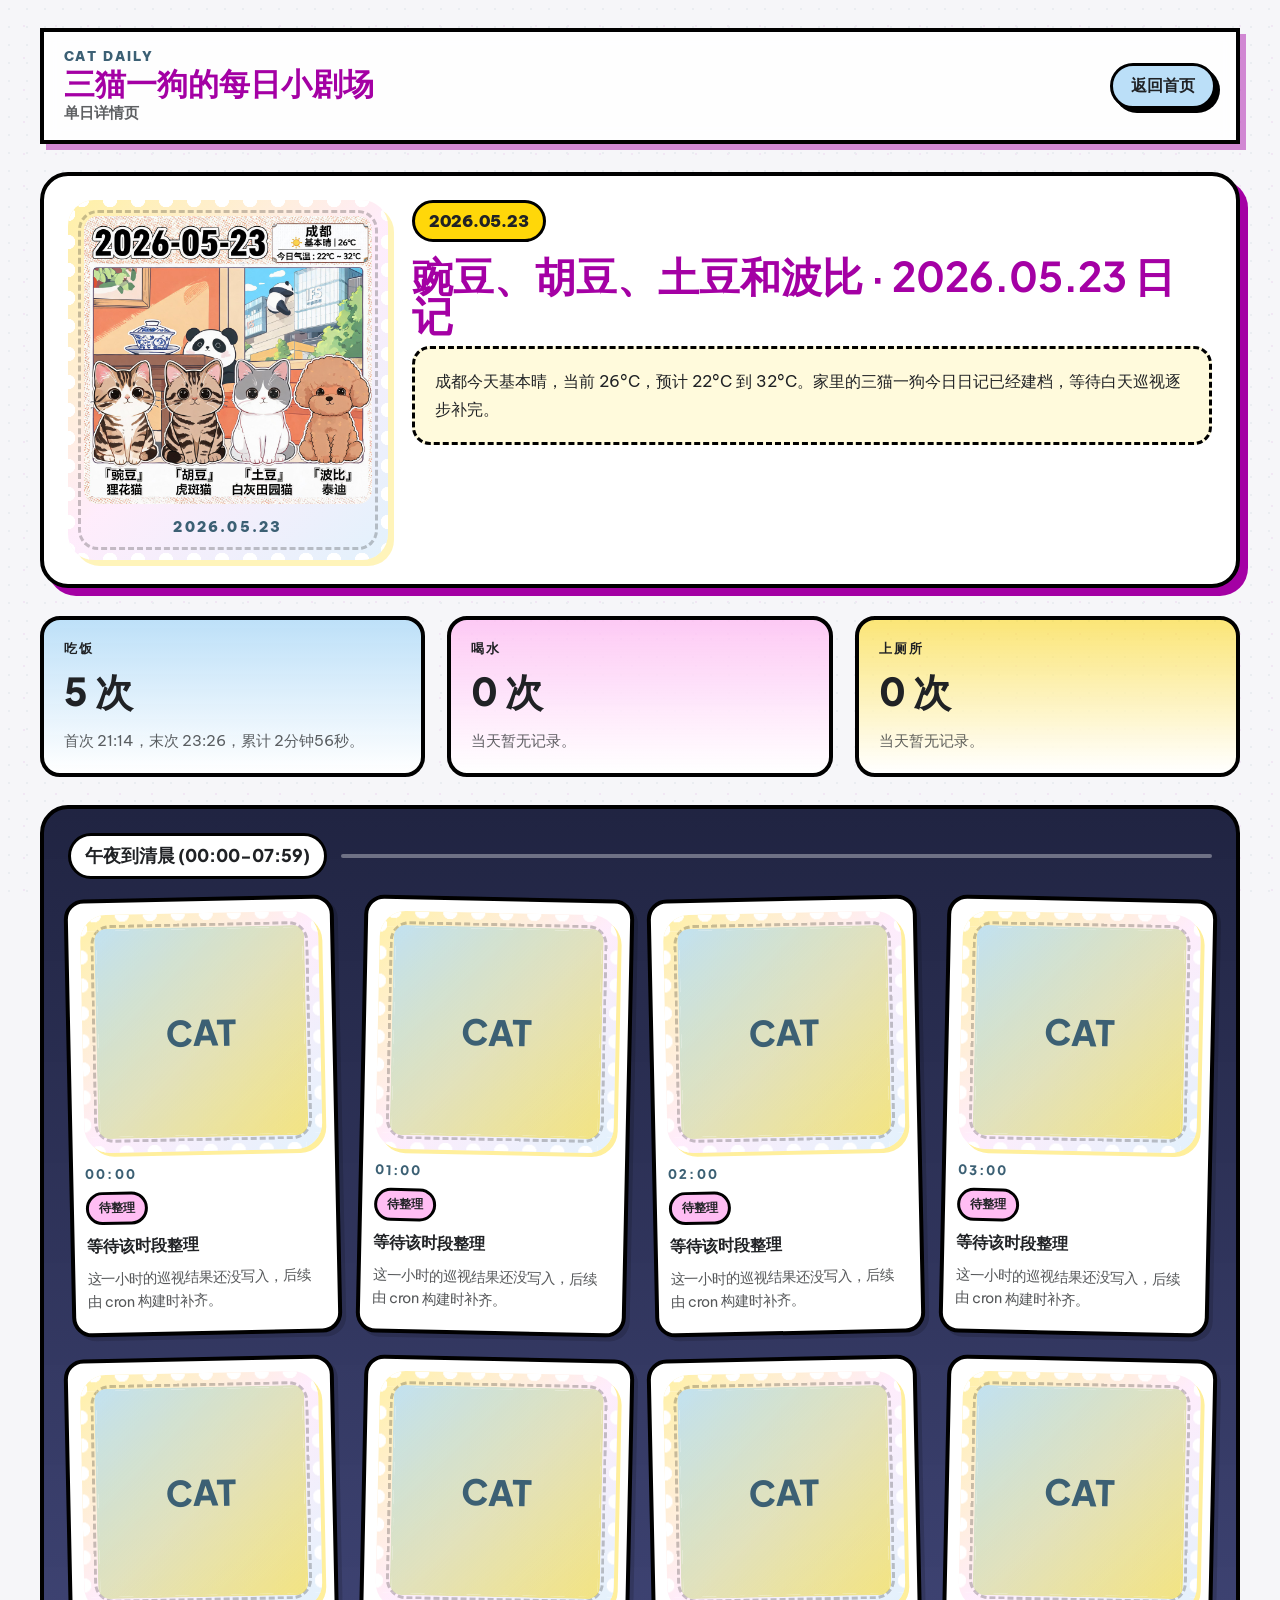
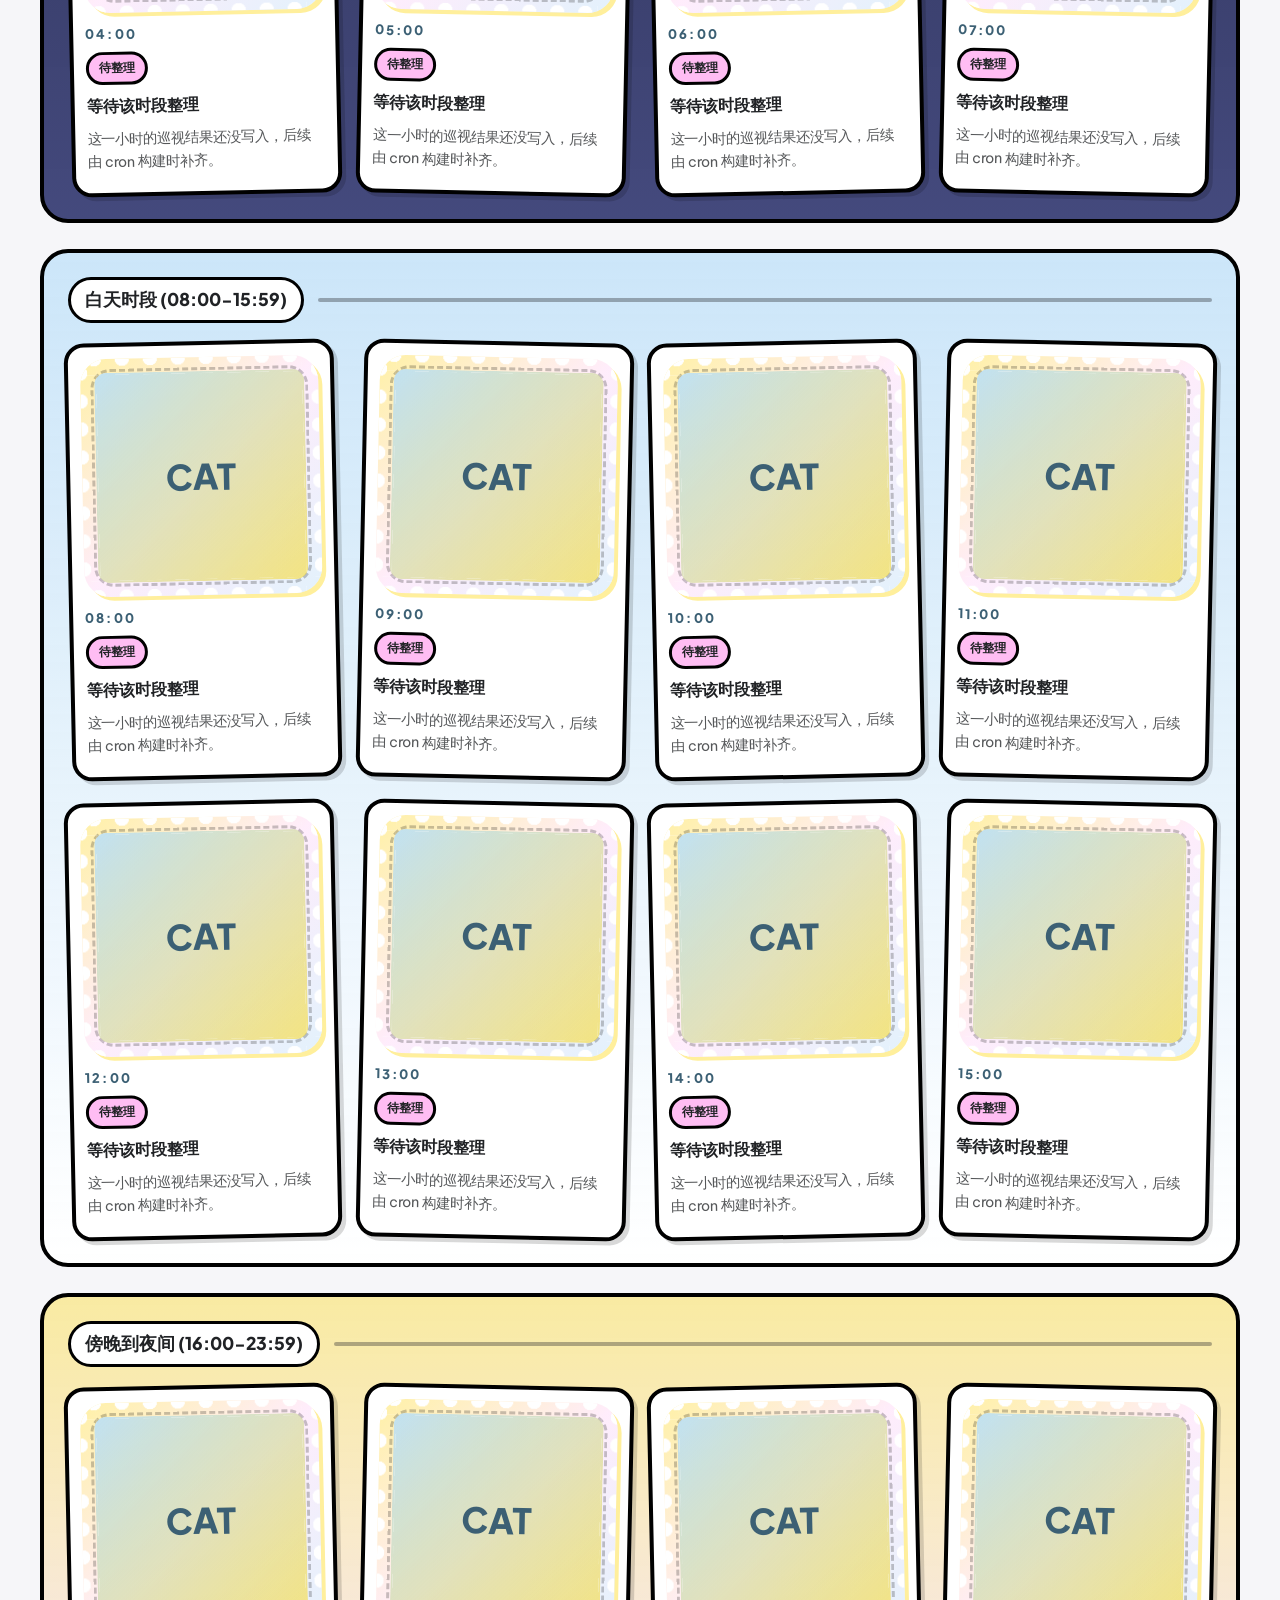
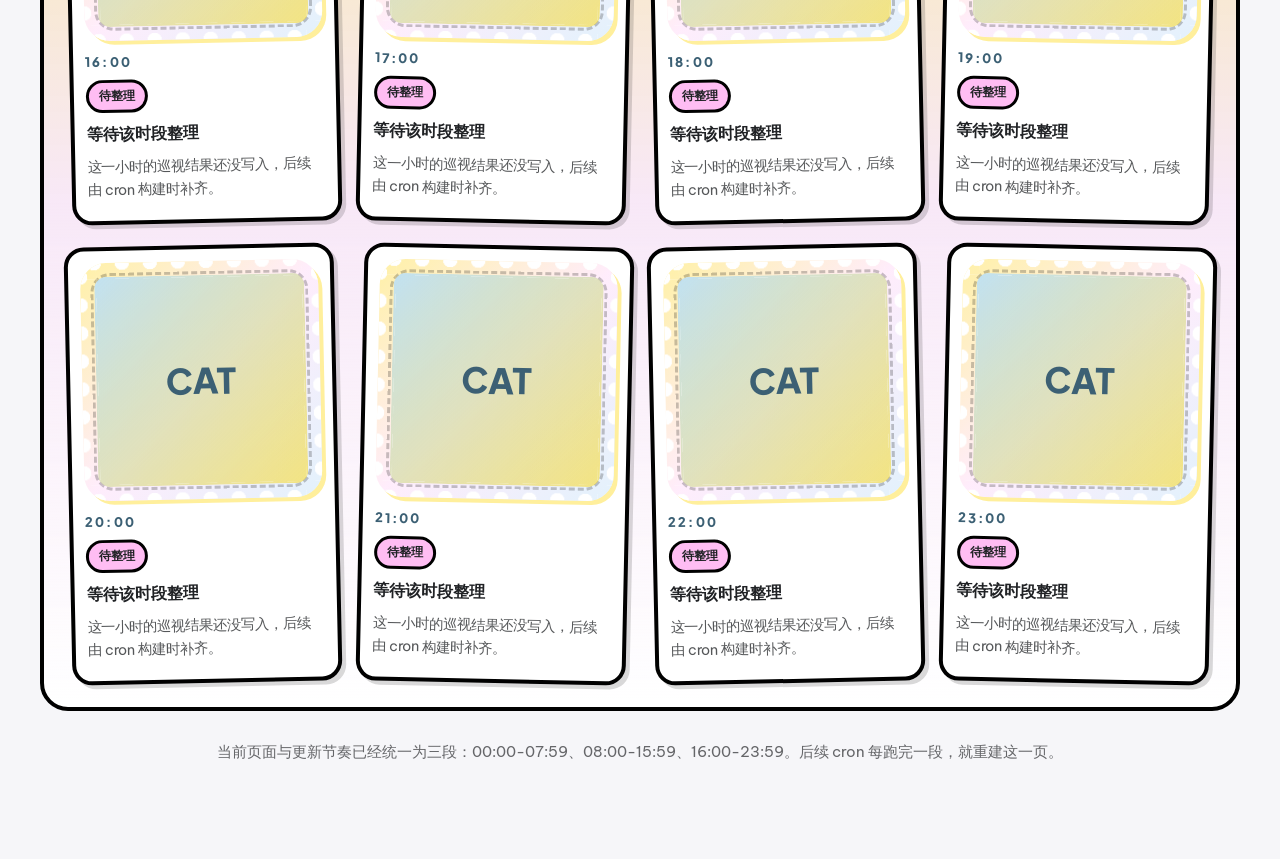
==== days/2026-05-23/index.html @ b1a270be "Deploy cat-daily site: 2026-06-02 23:08:34 +0800" ====
<!doctype html>
<html lang="zh-CN">
  <head>
    <meta charset="utf-8">
    <meta name="viewport" content="width=device-width, initial-scale=1">
    <title>豌豆、胡豆、土豆和波比 · 2026.05.23 日记</title>
    <link rel="stylesheet" href="../../site.css">
    <link rel="preconnect" href="https://fonts.googleapis.com">
    <link rel="preconnect" href="https://fonts.gstatic.com" crossorigin>
    <link href="https://fonts.googleapis.com/css2?family=Plus+Jakarta+Sans:wght@700;800&family=Be+Vietnam+Pro:wght@400;500;700;900&display=swap" rel="stylesheet">
  </head>
  <body>
    <div class="shell">
      <header class="topbar">
        <div class="brand">
          <p class="eyebrow">Cat Daily</p>
          <h1 class="brand-title">三猫一狗的每日小剧场</h1>
          <p class="brand-subtitle">单日详情页</p>
        </div>
        <div class="topbar-actions">
          <a class="button button-secondary" href="../../index.html">返回首页</a>
        </div>
      </header>

      <section class="panel panel-pop summary-panel">
        <div class="cover-frame stamp-frame stamp-frame-cover">
          <img class="cover-image previewable-image" src="../../media/services/catdaily-journal/assets/styled/2026-05-23/cover/seedream_1779540494_0.jpeg" alt="豌豆、胡豆、土豆和波比 · 2026.05.23 日记" tabindex="0" role="button" aria-label="放大预览封面图">
          <p class="avatar-caption">2026.05.23</p>
        </div>
        <div>
          <div class="date-badge">2026.05.23</div>
          <h2 class="headline"><strong>豌豆、胡豆、土豆和波比 · 2026.05.23 日记</strong></h2>
          <div class="story-box">成都今天基本晴，当前 26°C，预计 22°C 到 32°C。家里的三猫一狗今日日记已经建档，等待白天巡视逐步补完。</div>
        </div>
      </section>

      <section class="stat-grid">
        
            <article class="stat-card food">
              <p class="stat-label">吃饭</p>
              <p class="stat-value">5 次</p>
              <p class="stat-detail">首次 21:14，末次 23:26，累计 2分钟56秒。</p>
            </article>
            
            <article class="stat-card water">
              <p class="stat-label">喝水</p>
              <p class="stat-value">0 次</p>
              <p class="stat-detail">当天暂无记录。</p>
            </article>
            
            <article class="stat-card litter">
              <p class="stat-label">上厕所</p>
              <p class="stat-value">0 次</p>
              <p class="stat-detail">当天暂无记录。</p>
            </article>
            
      </section>

      <div class="day-layout">
        
            <section class="phase-section phase-midnight">
              <div class="phase-header">
                <h3 class="phase-title">午夜到清晨 (00:00-07:59)</h3>
                <div class="phase-rule"></div>
              </div>
              <div class="phase-grid">
                
        <article class="slot-card">
          <div class="stamp-frame stamp-frame-slot">
            <div class="slot-placeholder">CAT</div>
          </div>
          <p class="slot-time">00:00</p>
          <span class="slot-badge">待整理</span>
          <h4 class="slot-title">等待该时段整理</h4>
          <p class="slot-description">这一小时的巡视结果还没写入，后续由 cron 构建时补齐。</p>
        </article>
        
        <article class="slot-card">
          <div class="stamp-frame stamp-frame-slot">
            <div class="slot-placeholder">CAT</div>
          </div>
          <p class="slot-time">01:00</p>
          <span class="slot-badge">待整理</span>
          <h4 class="slot-title">等待该时段整理</h4>
          <p class="slot-description">这一小时的巡视结果还没写入，后续由 cron 构建时补齐。</p>
        </article>
        
        <article class="slot-card">
          <div class="stamp-frame stamp-frame-slot">
            <div class="slot-placeholder">CAT</div>
          </div>
          <p class="slot-time">02:00</p>
          <span class="slot-badge">待整理</span>
          <h4 class="slot-title">等待该时段整理</h4>
          <p class="slot-description">这一小时的巡视结果还没写入，后续由 cron 构建时补齐。</p>
        </article>
        
        <article class="slot-card">
          <div class="stamp-frame stamp-frame-slot">
            <div class="slot-placeholder">CAT</div>
          </div>
          <p class="slot-time">03:00</p>
          <span class="slot-badge">待整理</span>
          <h4 class="slot-title">等待该时段整理</h4>
          <p class="slot-description">这一小时的巡视结果还没写入，后续由 cron 构建时补齐。</p>
        </article>
        
        <article class="slot-card">
          <div class="stamp-frame stamp-frame-slot">
            <div class="slot-placeholder">CAT</div>
          </div>
          <p class="slot-time">04:00</p>
          <span class="slot-badge">待整理</span>
          <h4 class="slot-title">等待该时段整理</h4>
          <p class="slot-description">这一小时的巡视结果还没写入，后续由 cron 构建时补齐。</p>
        </article>
        
        <article class="slot-card">
          <div class="stamp-frame stamp-frame-slot">
            <div class="slot-placeholder">CAT</div>
          </div>
          <p class="slot-time">05:00</p>
          <span class="slot-badge">待整理</span>
          <h4 class="slot-title">等待该时段整理</h4>
          <p class="slot-description">这一小时的巡视结果还没写入，后续由 cron 构建时补齐。</p>
        </article>
        
        <article class="slot-card">
          <div class="stamp-frame stamp-frame-slot">
            <div class="slot-placeholder">CAT</div>
          </div>
          <p class="slot-time">06:00</p>
          <span class="slot-badge">待整理</span>
          <h4 class="slot-title">等待该时段整理</h4>
          <p class="slot-description">这一小时的巡视结果还没写入，后续由 cron 构建时补齐。</p>
        </article>
        
        <article class="slot-card">
          <div class="stamp-frame stamp-frame-slot">
            <div class="slot-placeholder">CAT</div>
          </div>
          <p class="slot-time">07:00</p>
          <span class="slot-badge">待整理</span>
          <h4 class="slot-title">等待该时段整理</h4>
          <p class="slot-description">这一小时的巡视结果还没写入，后续由 cron 构建时补齐。</p>
        </article>
        
              </div>
            </section>
            
            <section class="phase-section phase-daylight">
              <div class="phase-header">
                <h3 class="phase-title">白天时段 (08:00-15:59)</h3>
                <div class="phase-rule"></div>
              </div>
              <div class="phase-grid">
                
        <article class="slot-card">
          <div class="stamp-frame stamp-frame-slot">
            <div class="slot-placeholder">CAT</div>
          </div>
          <p class="slot-time">08:00</p>
          <span class="slot-badge">待整理</span>
          <h4 class="slot-title">等待该时段整理</h4>
          <p class="slot-description">这一小时的巡视结果还没写入，后续由 cron 构建时补齐。</p>
        </article>
        
        <article class="slot-card">
          <div class="stamp-frame stamp-frame-slot">
            <div class="slot-placeholder">CAT</div>
          </div>
          <p class="slot-time">09:00</p>
          <span class="slot-badge">待整理</span>
          <h4 class="slot-title">等待该时段整理</h4>
          <p class="slot-description">这一小时的巡视结果还没写入，后续由 cron 构建时补齐。</p>
        </article>
        
        <article class="slot-card">
          <div class="stamp-frame stamp-frame-slot">
            <div class="slot-placeholder">CAT</div>
          </div>
          <p class="slot-time">10:00</p>
          <span class="slot-badge">待整理</span>
          <h4 class="slot-title">等待该时段整理</h4>
          <p class="slot-description">这一小时的巡视结果还没写入，后续由 cron 构建时补齐。</p>
        </article>
        
        <article class="slot-card">
          <div class="stamp-frame stamp-frame-slot">
            <div class="slot-placeholder">CAT</div>
          </div>
          <p class="slot-time">11:00</p>
          <span class="slot-badge">待整理</span>
          <h4 class="slot-title">等待该时段整理</h4>
          <p class="slot-description">这一小时的巡视结果还没写入，后续由 cron 构建时补齐。</p>
        </article>
        
        <article class="slot-card">
          <div class="stamp-frame stamp-frame-slot">
            <div class="slot-placeholder">CAT</div>
          </div>
          <p class="slot-time">12:00</p>
          <span class="slot-badge">待整理</span>
          <h4 class="slot-title">等待该时段整理</h4>
          <p class="slot-description">这一小时的巡视结果还没写入，后续由 cron 构建时补齐。</p>
        </article>
        
        <article class="slot-card">
          <div class="stamp-frame stamp-frame-slot">
            <div class="slot-placeholder">CAT</div>
          </div>
          <p class="slot-time">13:00</p>
          <span class="slot-badge">待整理</span>
          <h4 class="slot-title">等待该时段整理</h4>
          <p class="slot-description">这一小时的巡视结果还没写入，后续由 cron 构建时补齐。</p>
        </article>
        
        <article class="slot-card">
          <div class="stamp-frame stamp-frame-slot">
            <div class="slot-placeholder">CAT</div>
          </div>
          <p class="slot-time">14:00</p>
          <span class="slot-badge">待整理</span>
          <h4 class="slot-title">等待该时段整理</h4>
          <p class="slot-description">这一小时的巡视结果还没写入，后续由 cron 构建时补齐。</p>
        </article>
        
        <article class="slot-card">
          <div class="stamp-frame stamp-frame-slot">
            <div class="slot-placeholder">CAT</div>
          </div>
          <p class="slot-time">15:00</p>
          <span class="slot-badge">待整理</span>
          <h4 class="slot-title">等待该时段整理</h4>
          <p class="slot-description">这一小时的巡视结果还没写入，后续由 cron 构建时补齐。</p>
        </article>
        
              </div>
            </section>
            
            <section class="phase-section phase-evening">
              <div class="phase-header">
                <h3 class="phase-title">傍晚到夜间 (16:00-23:59)</h3>
                <div class="phase-rule"></div>
              </div>
              <div class="phase-grid">
                
        <article class="slot-card">
          <div class="stamp-frame stamp-frame-slot">
            <div class="slot-placeholder">CAT</div>
          </div>
          <p class="slot-time">16:00</p>
          <span class="slot-badge">待整理</span>
          <h4 class="slot-title">等待该时段整理</h4>
          <p class="slot-description">这一小时的巡视结果还没写入，后续由 cron 构建时补齐。</p>
        </article>
        
        <article class="slot-card">
          <div class="stamp-frame stamp-frame-slot">
            <div class="slot-placeholder">CAT</div>
          </div>
          <p class="slot-time">17:00</p>
          <span class="slot-badge">待整理</span>
          <h4 class="slot-title">等待该时段整理</h4>
          <p class="slot-description">这一小时的巡视结果还没写入，后续由 cron 构建时补齐。</p>
        </article>
        
        <article class="slot-card">
          <div class="stamp-frame stamp-frame-slot">
            <div class="slot-placeholder">CAT</div>
          </div>
          <p class="slot-time">18:00</p>
          <span class="slot-badge">待整理</span>
          <h4 class="slot-title">等待该时段整理</h4>
          <p class="slot-description">这一小时的巡视结果还没写入，后续由 cron 构建时补齐。</p>
        </article>
        
        <article class="slot-card">
          <div class="stamp-frame stamp-frame-slot">
            <div class="slot-placeholder">CAT</div>
          </div>
          <p class="slot-time">19:00</p>
          <span class="slot-badge">待整理</span>
          <h4 class="slot-title">等待该时段整理</h4>
          <p class="slot-description">这一小时的巡视结果还没写入，后续由 cron 构建时补齐。</p>
        </article>
        
        <article class="slot-card">
          <div class="stamp-frame stamp-frame-slot">
            <div class="slot-placeholder">CAT</div>
          </div>
          <p class="slot-time">20:00</p>
          <span class="slot-badge">待整理</span>
          <h4 class="slot-title">等待该时段整理</h4>
          <p class="slot-description">这一小时的巡视结果还没写入，后续由 cron 构建时补齐。</p>
        </article>
        
        <article class="slot-card">
          <div class="stamp-frame stamp-frame-slot">
            <div class="slot-placeholder">CAT</div>
          </div>
          <p class="slot-time">21:00</p>
          <span class="slot-badge">待整理</span>
          <h4 class="slot-title">等待该时段整理</h4>
          <p class="slot-description">这一小时的巡视结果还没写入，后续由 cron 构建时补齐。</p>
        </article>
        
        <article class="slot-card">
          <div class="stamp-frame stamp-frame-slot">
            <div class="slot-placeholder">CAT</div>
          </div>
          <p class="slot-time">22:00</p>
          <span class="slot-badge">待整理</span>
          <h4 class="slot-title">等待该时段整理</h4>
          <p class="slot-description">这一小时的巡视结果还没写入，后续由 cron 构建时补齐。</p>
        </article>
        
        <article class="slot-card">
          <div class="stamp-frame stamp-frame-slot">
            <div class="slot-placeholder">CAT</div>
          </div>
          <p class="slot-time">23:00</p>
          <span class="slot-badge">待整理</span>
          <h4 class="slot-title">等待该时段整理</h4>
          <p class="slot-description">这一小时的巡视结果还没写入，后续由 cron 构建时补齐。</p>
        </article>
        
              </div>
            </section>
            
      </div>

      <p class="footer-note">当前页面与更新节奏已经统一为三段：00:00-07:59、08:00-15:59、16:00-23:59。后续 cron 每跑完一段，就重建这一页。</p>
    </div>

    <div class="lightbox" id="image-lightbox" hidden aria-hidden="true">
      <div class="lightbox-backdrop" data-lightbox-close></div>
      <div class="lightbox-dialog" role="dialog" aria-modal="true" aria-label="图片预览">
        <button class="lightbox-close" type="button" data-lightbox-close aria-label="关闭预览">关闭</button>
        <img class="lightbox-image" id="lightbox-image" src="" alt="">
        <p class="lightbox-caption" id="lightbox-caption"></p>
      </div>
    </div>

    <script>
      (() => {
        const lightbox = document.getElementById("image-lightbox");
        const lightboxCloseButton = lightbox?.querySelector(".lightbox-close");
        const lightboxImage = document.getElementById("lightbox-image");
        const lightboxCaption = document.getElementById("lightbox-caption");
        if (!lightbox || !lightboxCloseButton || !lightboxImage || !lightboxCaption) return;

        let lastFocusedElement = null;

        const closeLightbox = () => {
          lightbox.hidden = true;
          lightbox.setAttribute("aria-hidden", "true");
          lightboxImage.src = "";
          lightboxImage.alt = "";
          lightboxCaption.textContent = "";
          document.body.classList.remove("lightbox-open");
          if (lastFocusedElement instanceof HTMLElement) {
            lastFocusedElement.focus();
          }
          lastFocusedElement = null;
        };

        const resolveImageSrc = (img) => {
          if (!(img instanceof HTMLImageElement)) return "";
          if (img.currentSrc) return img.currentSrc;
          if (img.src) return img.src;
          const rawSrc = img.getAttribute("src");
          if (!rawSrc) return "";
          try {
            return new URL(rawSrc, document.baseURI).href;
          } catch (error) {
            return rawSrc;
          }
        };

        const openLightbox = (img) => {
          const src = resolveImageSrc(img);
          if (!src) return;
          lastFocusedElement = document.activeElement instanceof HTMLElement ? document.activeElement : null;
          lightboxImage.src = src;
          lightboxImage.alt = img.getAttribute("alt") || "";
          lightboxCaption.textContent = img.getAttribute("alt") || "";
          lightbox.hidden = false;
          lightbox.setAttribute("aria-hidden", "false");
          document.body.classList.add("lightbox-open");
          lightboxCloseButton.focus();
        };

        document.querySelectorAll(".previewable-image").forEach((img) => {
          img.addEventListener("click", () => openLightbox(img));
          img.addEventListener("keydown", (event) => {
            if (event.key === "Enter" || event.key === " ") {
              event.preventDefault();
              openLightbox(img);
            }
          });
        });

        lightboxCloseButton.addEventListener("click", closeLightbox);

        // Keep the interaction deliberately simple: once the preview is open,
        // any click on the overlay closes it so the page never gets "stuck".
        lightbox.addEventListener("click", (event) => {
          event.preventDefault();
          event.stopPropagation();
          closeLightbox();
        }, true);

        lightboxImage.addEventListener("error", () => {
          lightboxCaption.textContent = "图片加载失败，可以关闭后重试。";
        });

        document.addEventListener("keydown", (event) => {
          if (event.key === "Escape" && !lightbox.hidden) {
            closeLightbox();
          }
        });
      })();
    </script>
  </body>
</html>
---- site.css ----
:root {
  --bg: #f6f6f9;
  --paper: #ffffff;
  --ink: #202225;
  --primary: #3c6074;
  --primary-soft: #bbdff8;
  --secondary: #a400a4;
  --secondary-soft: #ffbdf3;
  --tertiary: #ffd709;
  --night: #171b3a;
  --border: #000000;
  --shadow: 8px 8px 0 0 var(--secondary);
  --shadow-soft: 6px 6px 0 0 rgba(0, 0, 0, 0.18);
  --radius-lg: 28px;
  --radius-md: 20px;
  --radius-sm: 14px;
}

* {
  box-sizing: border-box;
}

html {
  scroll-behavior: smooth;
}

body {
  margin: 0;
  font-family: "Be Vietnam Pro", "Noto Sans SC", sans-serif;
  color: var(--ink);
  background:
    radial-gradient(circle at 15% 20%, rgba(164, 0, 164, 0.08), transparent 0 18rem),
    radial-gradient(circle at 85% 10%, rgba(60, 96, 116, 0.12), transparent 0 20rem),
    radial-gradient(circle at 50% 80%, rgba(255, 215, 9, 0.1), transparent 0 18rem),
    var(--bg);
}

body::before {
  content: "";
  position: fixed;
  inset: 0;
  pointer-events: none;
  opacity: 0.06;
  background-image:
    radial-gradient(var(--primary) 1.5px, transparent 1.5px),
    radial-gradient(var(--secondary) 1px, transparent 1px);
  background-size: 18px 18px, 32px 32px;
  background-position: 0 0, 8px 10px;
}

a {
  color: inherit;
  text-decoration: none;
}

img {
  display: block;
  max-width: 100%;
}

.shell {
  position: relative;
  z-index: 1;
  max-width: 1240px;
  margin: 0 auto;
  padding: 28px 20px 80px;
}

.topbar {
  position: sticky;
  top: 0;
  z-index: 20;
  display: flex;
  justify-content: space-between;
  align-items: center;
  gap: 16px;
  margin-bottom: 28px;
  padding: 16px 20px;
  border: 4px solid var(--border);
  background: rgba(255, 255, 255, 0.86);
  backdrop-filter: blur(10px);
  box-shadow: 6px 6px 0 0 rgba(164, 0, 164, 0.45);
}

.brand {
  display: flex;
  flex-direction: column;
  gap: 4px;
}

.eyebrow {
  margin: 0;
  font-size: 0.8rem;
  font-weight: 900;
  text-transform: uppercase;
  letter-spacing: 0.18em;
  color: var(--primary);
}

.brand-title {
  margin: 0;
  font-family: "Plus Jakarta Sans", "Noto Sans SC", sans-serif;
  font-size: clamp(1.6rem, 2.4vw, 2.6rem);
  font-weight: 900;
  line-height: 1;
  color: var(--secondary);
}

.brand-subtitle {
  margin: 0;
  font-size: 0.95rem;
  font-weight: 700;
  color: rgba(32, 34, 37, 0.72);
}

.topbar-actions {
  display: flex;
  flex-wrap: wrap;
  gap: 12px;
  justify-content: flex-end;
}

.date-picker-shell {
  display: inline-flex;
  align-items: center;
  gap: 10px;
  min-height: 46px;
  padding: 0 16px;
  border: 3px solid var(--border);
  border-radius: 999px;
  background: #cce7ff;
  box-shadow: 4px 4px 0 0 var(--border);
  font-family: "Plus Jakarta Sans", "Noto Sans SC", sans-serif;
  font-weight: 800;
  cursor: pointer;
}

.date-picker-label {
  font-size: 0.82rem;
  letter-spacing: 0.08em;
  text-transform: uppercase;
}

.date-picker-value {
  font-size: 1rem;
}

.calendar-picker {
  position: relative;
}

.calendar-popover {
  position: absolute;
  top: calc(100% + 14px);
  right: 0;
  width: 360px;
  padding: 18px;
  border: 4px solid var(--border);
  border-radius: 24px;
  background: linear-gradient(180deg, rgba(255, 255, 255, 0.98), rgba(255, 189, 243, 0.18));
  box-shadow: 10px 10px 0 0 rgba(164, 0, 164, 0.28);
}

.calendar-legend {
  display: flex;
  gap: 10px;
  margin-bottom: 12px;
}

.calendar-legend-chip {
  display: inline-flex;
  align-items: center;
  justify-content: center;
  padding: 6px 12px;
  border: 3px solid var(--border);
  border-radius: 999px;
  font-size: 0.76rem;
  font-weight: 900;
  letter-spacing: 0.08em;
}

.calendar-legend-chip.is-available {
  background: linear-gradient(180deg, rgba(255, 215, 9, 0.95), rgba(255, 240, 166, 0.95));
  box-shadow: 4px 4px 0 0 rgba(164, 0, 164, 0.18);
}

.calendar-legend-chip.is-unavailable {
  background: #ececf0;
  color: rgba(32, 34, 37, 0.44);
  border-color: rgba(0, 0, 0, 0.24);
  filter: grayscale(1);
}

.calendar-head {
  display: grid;
  grid-template-columns: 48px 1fr 48px;
  align-items: center;
  gap: 10px;
  margin-bottom: 14px;
}

.calendar-month-label {
  text-align: center;
  font-family: "Plus Jakarta Sans", "Noto Sans SC", sans-serif;
  font-size: 1.2rem;
  font-weight: 900;
}

.calendar-nav {
  min-height: 44px;
  border: 3px solid var(--border);
  border-radius: 16px;
  background: var(--paper);
  font-family: "Plus Jakarta Sans", "Noto Sans SC", sans-serif;
  font-size: 1.2rem;
  font-weight: 900;
  cursor: pointer;
  box-shadow: 4px 4px 0 0 var(--border);
}

.calendar-weekdays,
.calendar-grid {
  display: grid;
  grid-template-columns: repeat(7, minmax(0, 1fr));
  gap: 8px;
}

.calendar-weekdays {
  margin-bottom: 10px;
}

.calendar-weekdays span {
  text-align: center;
  font-size: 0.85rem;
  font-weight: 900;
  color: rgba(32, 34, 37, 0.68);
}

.calendar-day {
  min-height: 42px;
  border: 3px solid var(--border);
  border-radius: 14px;
  background: var(--paper);
  font-family: "Plus Jakarta Sans", "Noto Sans SC", sans-serif;
  font-size: 0.98rem;
  font-weight: 900;
  cursor: pointer;
  transition: transform 0.18s ease, box-shadow 0.18s ease, background 0.18s ease;
}

.calendar-day.is-available {
  background: linear-gradient(180deg, rgba(255, 215, 9, 0.95), rgba(255, 240, 166, 0.95));
  box-shadow: 5px 5px 0 0 rgba(164, 0, 164, 0.22);
}

.calendar-day.is-available:hover {
  transform: translate(-1px, -1px) rotate(-2deg);
  box-shadow: 7px 7px 0 0 rgba(164, 0, 164, 0.28);
}

.calendar-day.is-selected {
  background: linear-gradient(180deg, rgba(164, 0, 164, 0.92), rgba(214, 89, 214, 0.92));
  color: #ffffff;
  box-shadow: 6px 6px 0 0 rgba(0, 0, 0, 0.2);
}

.calendar-day.is-unavailable {
  background: #ececf0;
  color: rgba(32, 34, 37, 0.4);
  border-color: rgba(0, 0, 0, 0.26);
  filter: grayscale(1);
  cursor: not-allowed;
}

.calendar-day.is-other-month {
  opacity: 0.42;
}

.button,
.pill-link {
  display: inline-flex;
  align-items: center;
  justify-content: center;
  gap: 8px;
  min-height: 46px;
  padding: 0 18px;
  border: 3px solid var(--border);
  border-radius: 999px;
  background: var(--paper);
  font-family: "Plus Jakarta Sans", "Noto Sans SC", sans-serif;
  font-weight: 800;
  cursor: pointer;
  transition: transform 0.18s ease, box-shadow 0.18s ease, background 0.18s ease;
}

.button:hover,
.pill-link:hover {
  transform: translate(2px, 2px);
  box-shadow: none;
}

.button-primary {
  background: var(--tertiary);
  box-shadow: 4px 4px 0 0 var(--border);
}

.button-secondary {
  background: var(--primary-soft);
  box-shadow: 4px 4px 0 0 var(--border);
}

.hero-grid,
.archive-grid,
.stat-grid,
.phase-grid {
  display: grid;
  gap: 22px;
}

.hero-grid {
  grid-template-columns: 1.2fr 1fr;
  align-items: start;
  margin-bottom: 28px;
}

.hero-grid-single {
  grid-template-columns: 1fr;
}

.panel {
  border: 4px solid var(--border);
  border-radius: var(--radius-lg);
  background: var(--paper);
  box-shadow: var(--shadow-soft);
}

.panel-pop {
  box-shadow: var(--shadow);
}

.profile-panel {
  padding: 28px;
  transform: rotate(-1deg);
}

.profile-panel-wide {
  transform: none;
}

.profile-grid {
  display: grid;
  grid-template-columns: 280px 1fr;
  gap: 28px;
  align-items: start;
}

.profile-grid-wide {
  grid-template-columns: minmax(280px, 380px) 1fr;
  gap: 34px;
  align-items: start;
}

.avatar-frame {
  position: relative;
  padding: 14px 14px 28px;
  border: 4px solid var(--border);
  border-radius: var(--radius-md);
  background: var(--paper);
  box-shadow: 6px 6px 0 0 rgba(164, 0, 164, 0.22);
  transform: rotate(2deg);
}

.avatar-frame-portrait {
  padding: 14px;
  border-radius: 30px;
  transform: rotate(-1deg);
}

.avatar-image {
  aspect-ratio: 1 / 1;
  border: 4px solid var(--border);
  border-radius: 24px;
  background: linear-gradient(135deg, var(--primary-soft), #e7f3ff);
  object-fit: cover;
}

.avatar-image-portrait {
  width: 100%;
  height: auto;
  aspect-ratio: auto;
  border-radius: 24px;
  object-fit: contain;
  object-position: center center;
}

.avatar-caption {
  margin: 14px 0 0;
  text-align: center;
  font-size: 0.86rem;
  font-weight: 900;
  letter-spacing: 0.16em;
  text-transform: uppercase;
  color: var(--primary);
}

.photo-badge {
  position: absolute;
  top: -16px;
  left: 18px;
  display: inline-flex;
  padding: 8px 14px;
  border: 3px solid var(--border);
  border-radius: 999px;
  background: var(--tertiary);
  font-size: 0.78rem;
  font-weight: 900;
  letter-spacing: 0.12em;
  text-transform: uppercase;
  box-shadow: 4px 4px 0 0 rgba(0, 0, 0, 0.16);
}

.profile-copy {
  display: flex;
  flex-direction: column;
}

.profile-title-row {
  display: flex;
  flex-wrap: wrap;
  align-items: center;
  gap: 12px;
  margin-bottom: 4px;
}

.profile-name {
  margin: 0;
}

.gender-badge {
  position: relative;
  display: inline-grid;
  place-items: center;
  width: 84px;
  height: 84px;
  font-family: "Plus Jakarta Sans", "Noto Sans SC", sans-serif;
  font-size: 2.2rem;
  font-weight: 900;
  line-height: 1;
  color: #151515;
  transform: rotate(4deg);
  isolation: isolate;
}

.gender-badge::before {
  content: "";
  position: absolute;
  inset: 0;
  border: 4px solid var(--border);
  border-radius: 999px;
  background: linear-gradient(180deg, rgba(255, 215, 9, 0.98), rgba(255, 232, 138, 0.98));
  z-index: -1;
}

.gender-badge::after {
  content: "";
  position: absolute;
  inset: 10px -8px -8px 10px;
  border-radius: 999px;
  background: rgba(255, 189, 243, 0.95);
  z-index: -2;
}

.profile-tagline {
  margin-top: 6px;
  margin-bottom: 16px;
}

.headline {
  margin: 0 0 12px;
  font-family: "Plus Jakarta Sans", "Noto Sans SC", sans-serif;
  font-size: clamp(2rem, 3.2vw, 3.6rem);
  line-height: 0.95;
  font-weight: 900;
}

.headline strong {
  color: var(--secondary);
}

.lead {
  margin: 0;
  font-size: 1.02rem;
  line-height: 1.75;
  color: rgba(32, 34, 37, 0.84);
}

.chip-row {
  display: flex;
  flex-wrap: wrap;
  gap: 10px;
  margin: 18px 0 20px;
}

.chip {
  padding: 8px 14px;
  border: 3px solid var(--border);
  border-radius: 999px;
  font-size: 0.92rem;
  font-weight: 900;
  box-shadow: 3px 3px 0 0 rgba(0, 0, 0, 0.18);
}

.chip-primary {
  background: var(--primary-soft);
}

.chip-secondary {
  background: var(--secondary-soft);
}

.chip-tertiary {
  background: var(--tertiary);
}

.profile-facts {
  display: grid;
  grid-template-columns: repeat(2, minmax(0, 1fr));
  gap: 12px;
  margin: 8px 0 20px;
}

.profile-facts-wide {
  grid-template-columns: repeat(4, minmax(0, 1fr));
  gap: 14px;
}

.fact-card {
  padding: 12px 14px;
  border: 3px solid var(--border);
  border-radius: 18px;
  background: rgba(255, 255, 255, 0.92);
  box-shadow: 4px 4px 0 0 rgba(0, 0, 0, 0.12);
}

.fact-card:nth-child(4n + 1) {
  background: rgba(187, 223, 248, 0.72);
}

.fact-card:nth-child(4n + 2) {
  background: rgba(255, 189, 243, 0.62);
}

.fact-card:nth-child(4n + 3) {
  background: rgba(255, 215, 9, 0.5);
}

.fact-label {
  margin: 0 0 6px;
  font-size: 0.76rem;
  font-weight: 900;
  letter-spacing: 0.14em;
  text-transform: uppercase;
  color: rgba(32, 34, 37, 0.66);
}

.fact-value {
  margin: 0;
  font-family: "Plus Jakarta Sans", "Noto Sans SC", sans-serif;
  font-size: 1rem;
  font-weight: 800;
  line-height: 1.35;
}

.featured-panel {
  padding: 26px;
  background: linear-gradient(180deg, rgba(255, 255, 255, 0.98), rgba(255, 189, 243, 0.26));
  transform: rotate(1deg);
}

.section-title {
  margin: 0 0 14px;
  font-family: "Plus Jakarta Sans", "Noto Sans SC", sans-serif;
  font-size: clamp(1.4rem, 2vw, 2rem);
  font-weight: 900;
}

.kicker {
  display: inline-flex;
  margin-bottom: 12px;
  padding: 6px 12px;
  border: 3px solid var(--border);
  border-radius: 999px;
  background: var(--tertiary);
  font-size: 0.8rem;
  font-weight: 900;
  letter-spacing: 0.16em;
  text-transform: uppercase;
}

.featured-summary {
  margin: 14px 0 18px;
  line-height: 1.75;
}

.stat-grid {
  grid-template-columns: repeat(3, minmax(0, 1fr));
  margin-bottom: 28px;
}

.stat-card {
  padding: 20px;
  border: 4px solid var(--border);
  border-radius: var(--radius-md);
  background: var(--paper);
}

.stat-card.food {
  background: linear-gradient(180deg, rgba(187, 223, 248, 0.96), rgba(255, 255, 255, 1));
}

.stat-card.water {
  background: linear-gradient(180deg, rgba(255, 189, 243, 0.78), rgba(255, 255, 255, 1));
}

.stat-card.litter {
  background: linear-gradient(180deg, rgba(255, 215, 9, 0.54), rgba(255, 255, 255, 1));
}

.stat-label {
  margin: 0 0 8px;
  font-size: 0.8rem;
  font-weight: 900;
  letter-spacing: 0.16em;
  text-transform: uppercase;
}

.stat-value {
  margin: 0;
  font-family: "Plus Jakarta Sans", "Noto Sans SC", sans-serif;
  font-size: clamp(1.5rem, 3vw, 2.6rem);
  font-weight: 900;
}

.stat-detail {
  margin: 10px 0 0;
  font-size: 0.95rem;
  line-height: 1.6;
  color: rgba(32, 34, 37, 0.72);
}

.schedule-panel,
.archive-panel,
.summary-panel,
.phase-section {
  padding: 24px;
}

.schedule-list {
  display: grid;
  gap: 14px;
}

.schedule-item {
  display: flex;
  gap: 14px;
  align-items: start;
  padding: 14px 16px;
  border: 3px solid var(--border);
  border-radius: 18px;
  background: rgba(255, 255, 255, 0.74);
}

.schedule-time {
  flex: 0 0 116px;
  font-family: "Plus Jakarta Sans", "Noto Sans SC", sans-serif;
  font-weight: 900;
  color: var(--secondary);
}

.archive-grid {
  grid-template-columns: repeat(3, minmax(0, 1fr));
}

.archive-card {
  display: flex;
  flex-direction: column;
  gap: 10px;
  padding: 18px 20px 22px;
  border: 4px solid var(--border);
  border-radius: 22px;
  background: var(--paper);
  box-shadow: 5px 5px 0 0 rgba(0, 0, 0, 0.16);
  transition: transform 0.18s ease, box-shadow 0.18s ease;
}

.archive-card:hover {
  transform: translateY(-4px) rotate(1deg);
  box-shadow: 8px 8px 0 0 rgba(164, 0, 164, 0.22);
}

.archive-date {
  display: inline-flex;
  align-self: start;
  padding: 6px 10px;
  border: 3px solid var(--border);
  border-radius: 999px;
  background: var(--tertiary);
  font-size: 0.82rem;
  font-weight: 900;
}

.archive-title {
  margin: 0;
  font-family: "Plus Jakarta Sans", "Noto Sans SC", sans-serif;
  font-size: 1.3rem;
  font-weight: 900;
  line-height: 1.2;
}

.archive-summary {
  margin: 0;
  font-size: 0.95rem;
  line-height: 1.65;
  color: rgba(32, 34, 37, 0.76);
}

.archive-meta {
  display: flex;
  flex-wrap: wrap;
  gap: 8px;
}

.archive-meta-chip {
  display: inline-flex;
  padding: 6px 10px;
  border: 3px solid var(--border);
  border-radius: 999px;
  background: rgba(187, 223, 248, 0.72);
  font-size: 0.78rem;
  font-weight: 900;
}

.day-layout {
  display: grid;
  gap: 26px;
}

.summary-panel {
  display: grid;
  grid-template-columns: 320px 1fr;
  gap: 24px;
  align-items: start;
  margin-bottom: 28px;
}

.cover-frame {
  padding: 16px 16px 24px;
}

.stamp-frame {
  position: relative;
  border: 0;
  border-radius: 26px;
  background:
    linear-gradient(135deg, rgba(255, 215, 9, 0.36), rgba(255, 189, 243, 0.28), rgba(187, 223, 248, 0.42));
  box-shadow: 6px 6px 0 0 rgba(255, 215, 9, 0.28);
  overflow: hidden;
  isolation: isolate;
}

.stamp-frame::before {
  content: "";
  position: absolute;
  inset: 0;
  z-index: 2;
  pointer-events: none;
  background:
    radial-gradient(circle at 14px 0, var(--paper) 0 7px, transparent 7.5px) top left / 28px 16px repeat-x,
    radial-gradient(circle at 14px 100%, var(--paper) 0 7px, transparent 7.5px) bottom left / 28px 16px repeat-x,
    radial-gradient(circle at 0 14px, var(--paper) 0 7px, transparent 7.5px) top left / 16px 28px repeat-y,
    radial-gradient(circle at 100% 14px, var(--paper) 0 7px, transparent 7.5px) top right / 16px 28px repeat-y;
}

.stamp-frame-cover::after,
.stamp-frame-slot::after {
  content: "";
  position: absolute;
  inset: 10px;
  z-index: 0;
  border: 3px dashed rgba(0, 0, 0, 0.22);
  border-radius: 20px;
}

.cover-image {
  position: relative;
  z-index: 1;
  aspect-ratio: 1 / 1;
  border: 0;
  border-radius: 14px;
  object-fit: cover;
  background: linear-gradient(135deg, rgba(187, 223, 248, 0.7), rgba(255, 189, 243, 0.6));
}

.previewable-image {
  cursor: zoom-in;
  transition: transform 0.18s ease;
}

.previewable-image:hover {
  transform: scale(1.015);
}

.previewable-image:focus-visible {
  outline: 4px solid rgba(164, 0, 164, 0.55);
  outline-offset: 3px;
}

.date-badge {
  display: inline-flex;
  margin-bottom: 14px;
  padding: 8px 14px;
  border: 3px solid var(--border);
  border-radius: 999px;
  background: var(--tertiary);
  font-weight: 900;
}

.story-box {
  padding: 18px 20px;
  border: 3px dashed var(--border);
  border-radius: 18px;
  background: rgba(255, 215, 9, 0.14);
  line-height: 1.8;
}

.phase-section {
  border: 4px solid var(--border);
  border-radius: var(--radius-lg);
}

.phase-midnight {
  background: linear-gradient(180deg, rgba(23, 27, 58, 0.96), rgba(52, 58, 114, 0.92));
  color: #ffffff;
}

.phase-daylight {
  background: linear-gradient(180deg, rgba(187, 223, 248, 0.72), rgba(255, 255, 255, 0.95));
}

.phase-evening {
  background: linear-gradient(180deg, rgba(255, 215, 9, 0.36), rgba(255, 189, 243, 0.24), rgba(255, 255, 255, 0.94));
}

.phase-header {
  display: flex;
  align-items: center;
  gap: 14px;
  margin-bottom: 18px;
}

.phase-title {
  margin: 0;
  display: inline-flex;
  padding: 8px 14px;
  border: 3px solid var(--border);
  border-radius: 999px;
  background: var(--paper);
  font-family: "Plus Jakarta Sans", "Noto Sans SC", sans-serif;
  font-size: 1.1rem;
  font-weight: 900;
  color: var(--ink);
}

.phase-rule {
  flex: 1;
  height: 4px;
  border-radius: 999px;
  background: currentColor;
  opacity: 0.35;
}

.phase-grid {
  grid-template-columns: repeat(4, minmax(0, 1fr));
}

.slot-card {
  display: flex;
  flex-direction: column;
  gap: 10px;
  padding: 12px 12px 18px;
  border: 4px solid var(--border);
  border-radius: 20px;
  background: var(--paper);
  color: var(--ink);
  box-shadow: 4px 4px 0 0 rgba(0, 0, 0, 0.15);
  transition: transform 0.18s ease, box-shadow 0.18s ease;
}

.slot-card:hover {
  transform: translateY(-3px);
  box-shadow: 6px 6px 0 0 rgba(164, 0, 164, 0.18);
}

.slot-card:nth-child(odd) {
  transform: rotate(-1.2deg);
}

.slot-card:nth-child(even) {
  transform: rotate(1.2deg);
}

.slot-card:nth-child(odd):hover,
.slot-card:nth-child(even):hover {
  transform: translateY(-3px) rotate(0deg);
}

.slot-image {
  position: relative;
  z-index: 1;
  aspect-ratio: 1 / 1;
  border: 0;
  border-radius: 12px;
  background: linear-gradient(135deg, rgba(187, 223, 248, 0.8), rgba(255, 189, 243, 0.7));
  object-fit: cover;
}

.slot-placeholder {
  display: grid;
  place-items: center;
  position: relative;
  z-index: 1;
  aspect-ratio: 1 / 1;
  border: 0;
  border-radius: 12px;
  background:
    radial-gradient(circle at 30% 30%, rgba(255, 255, 255, 0.5), transparent 0 32%),
    linear-gradient(135deg, rgba(187, 223, 248, 0.9), rgba(255, 215, 9, 0.5));
  font-family: "Plus Jakarta Sans", "Noto Sans SC", sans-serif;
  font-size: 2.2rem;
  font-weight: 900;
  color: var(--primary);
}

.stamp-frame-slot {
  padding: 14px;
  margin-bottom: 2px;
  box-shadow: 4px 4px 0 0 rgba(255, 215, 9, 0.4);
}

.slot-time {
  margin: 0;
  font-family: "Plus Jakarta Sans", "Noto Sans SC", sans-serif;
  font-size: 0.82rem;
  font-weight: 900;
  letter-spacing: 0.16em;
  text-transform: uppercase;
  color: var(--primary);
}

.slot-badge {
  display: inline-flex;
  align-self: start;
  padding: 5px 10px;
  border: 3px solid var(--border);
  border-radius: 999px;
  background: var(--secondary-soft);
  font-size: 0.76rem;
  font-weight: 900;
}

.slot-title {
  margin: 0;
  font-family: "Plus Jakarta Sans", "Noto Sans SC", sans-serif;
  font-size: 1rem;
  font-weight: 900;
}

.slot-description {
  margin: 0;
  font-size: 0.9rem;
  line-height: 1.65;
  color: rgba(32, 34, 37, 0.76);
}

.footer-note {
  margin-top: 28px;
  text-align: center;
  font-size: 0.92rem;
  line-height: 1.7;
  color: rgba(32, 34, 37, 0.68);
}

body.lightbox-open {
  overflow: hidden;
}

.lightbox {
  position: fixed;
  inset: 0;
  z-index: 120;
  display: grid;
  place-items: center;
  padding: 28px;
}

.lightbox[hidden] {
  display: none !important;
}

.lightbox-backdrop {
  position: absolute;
  inset: 0;
  background: rgba(18, 20, 24, 0.78);
  backdrop-filter: blur(8px);
}

.lightbox-dialog {
  position: relative;
  z-index: 1;
  display: grid;
  grid-template-columns: minmax(0, 1fr);
  justify-items: center;
  gap: 14px;
  width: min(960px, calc(100vw - 40px));
  max-height: calc(100vh - 40px);
  padding: 18px 18px 16px;
  border: 4px solid var(--border);
  border-radius: 28px;
  background: linear-gradient(135deg, rgba(255, 255, 255, 0.98), rgba(255, 250, 235, 0.98));
  box-shadow: 10px 10px 0 0 rgba(255, 215, 9, 0.3);
}

.lightbox-close {
  justify-self: end;
  padding: 8px 14px;
  border: 3px solid var(--border);
  border-radius: 999px;
  background: var(--secondary-soft);
  font: inherit;
  font-weight: 900;
  cursor: pointer;
}

.lightbox-image {
  display: block;
  width: auto;
  max-width: 100%;
  min-height: min(52vw, 280px);
  max-height: calc(100vh - 180px);
  margin: 0 auto;
  border-radius: 18px;
  object-fit: contain;
  background: linear-gradient(135deg, rgba(187, 223, 248, 0.26), rgba(255, 189, 243, 0.2));
}

.lightbox-caption {
  margin: 0;
  width: 100%;
  text-align: center;
  font-size: 0.92rem;
  font-weight: 800;
  color: rgba(32, 34, 37, 0.8);
}

.previewable-image {
  cursor: zoom-in;
}

@media (max-width: 980px) {
  .hero-grid,
  .summary-panel {
    grid-template-columns: 1fr;
  }

  .profile-grid {
    grid-template-columns: 1fr;
  }

  .profile-grid-wide {
    grid-template-columns: 1fr;
  }

  .stat-grid,
  .archive-grid,
  .phase-grid {
    grid-template-columns: repeat(2, minmax(0, 1fr));
  }

  .profile-facts {
    grid-template-columns: 1fr 1fr;
  }

  .profile-facts-wide {
    grid-template-columns: 1fr 1fr;
  }
}

@media (max-width: 640px) {
  .shell {
    padding: 18px 14px 60px;
  }

  .topbar {
    align-items: flex-start;
    flex-direction: column;
  }

  .topbar-actions {
    justify-content: flex-start;
  }

  .calendar-popover {
    left: 0;
    right: auto;
    width: min(360px, calc(100vw - 28px));
  }

  .stat-grid,
  .archive-grid,
  .phase-grid {
    grid-template-columns: 1fr;
  }

  .lightbox {
    padding: 16px;
  }

  .lightbox-dialog {
    width: calc(100vw - 24px);
    padding: 14px 14px 12px;
  }

  .profile-facts {
    grid-template-columns: 1fr;
  }

  .profile-facts-wide {
    grid-template-columns: 1fr;
  }

  .profile-panel,
  .featured-panel,
  .schedule-panel,
  .archive-panel,
  .summary-panel,
  .phase-section {
    padding: 18px;
  }
}
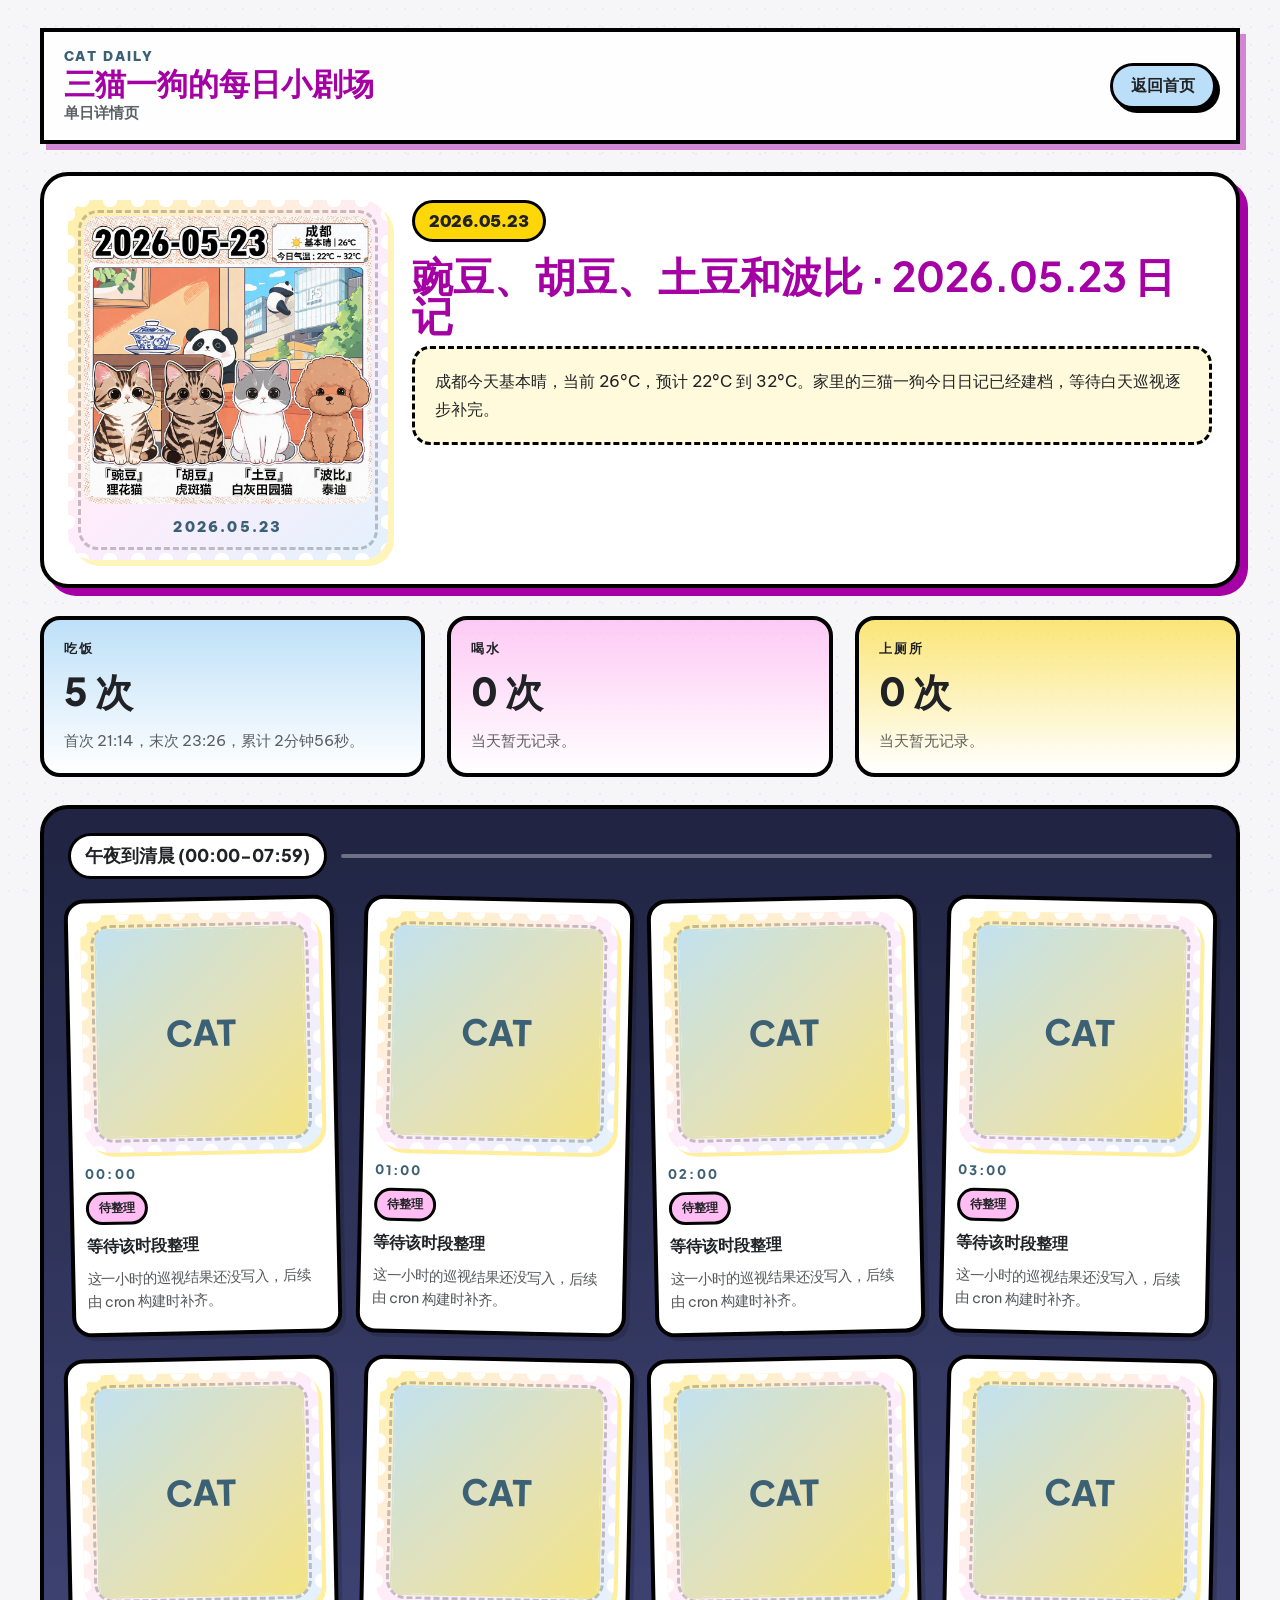
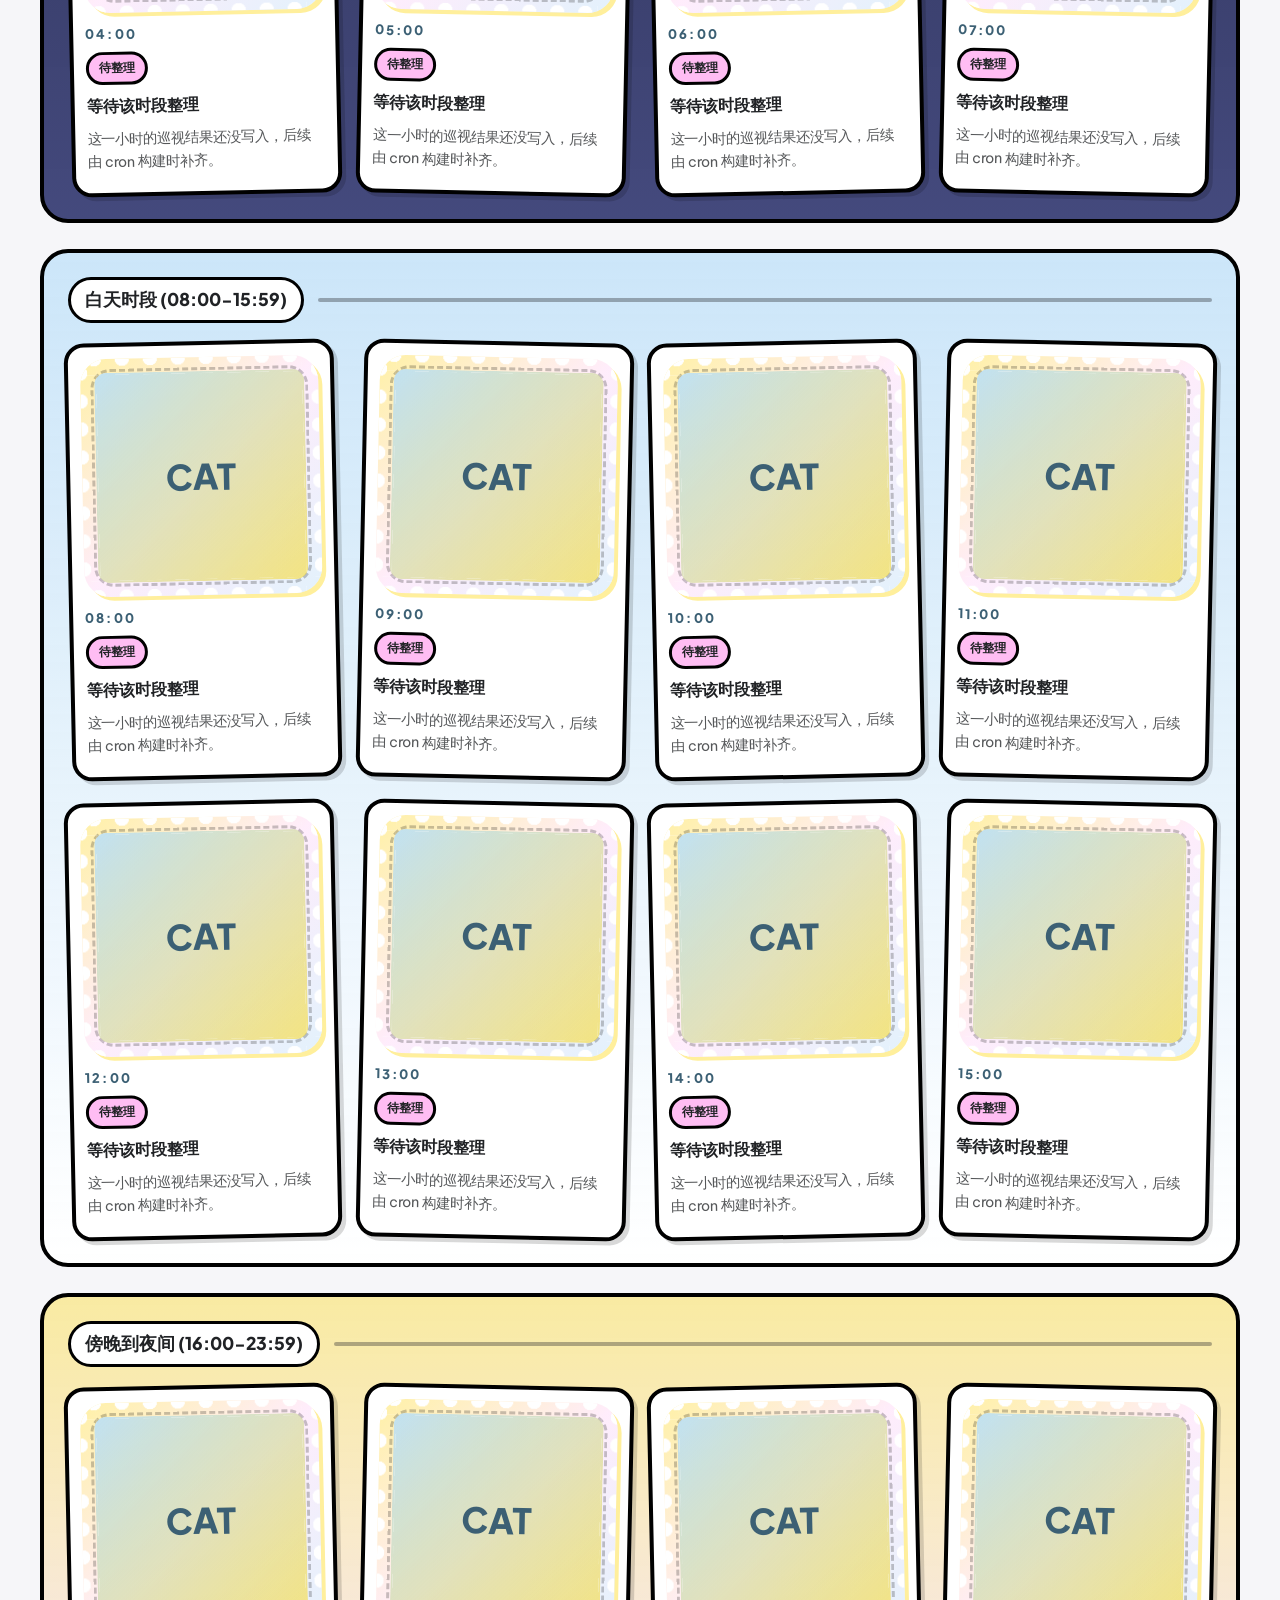
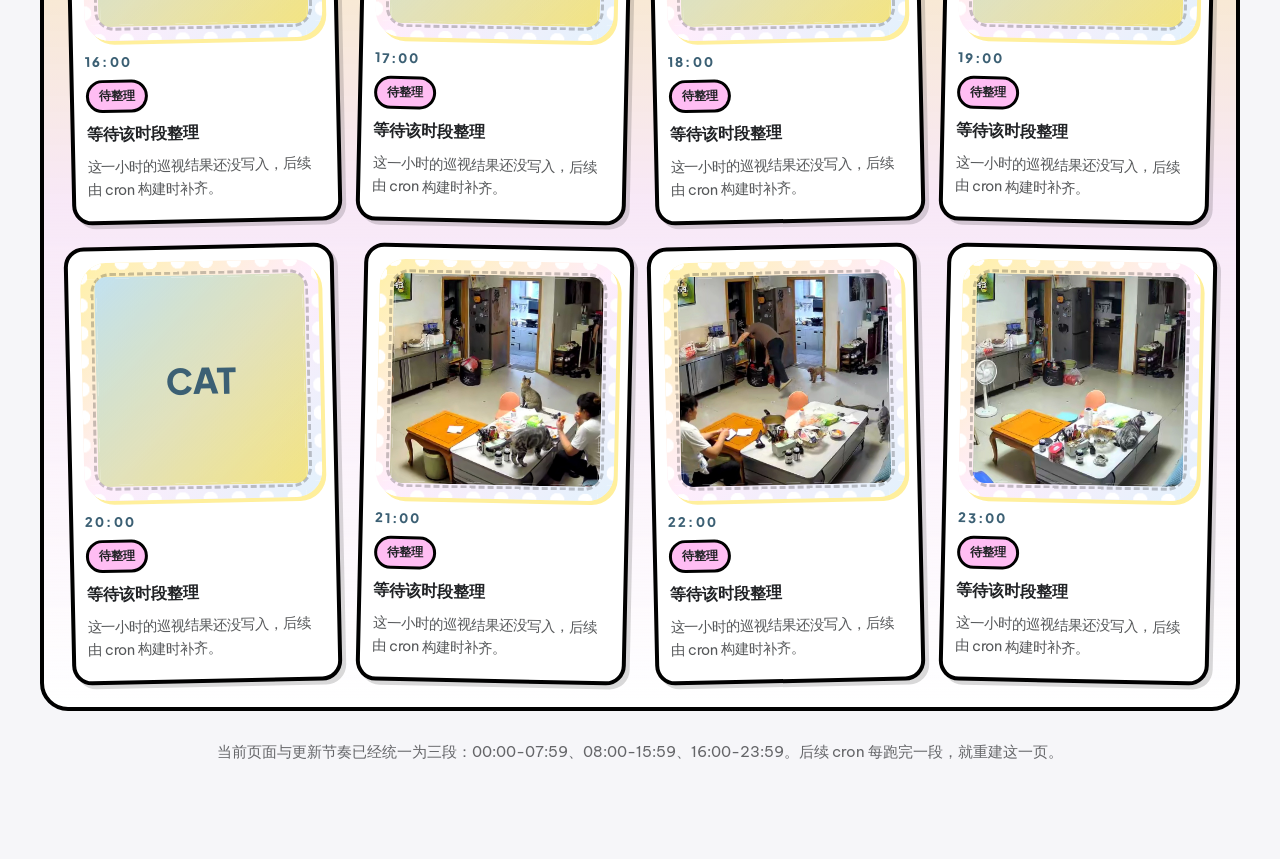
==== commit 7d427de2: "Deploy cat-daily site: 2026-06-04 08:26:10 +0800" ====
--- a/days/2026-05-23/index.html
+++ b/days/2026-05-23/index.html
@@ -297,7 +297,7 @@
         
         <article class="slot-card">
           <div class="stamp-frame stamp-frame-slot">
-            <div class="slot-placeholder">CAT</div>
+            <img class="slot-image previewable-image" src="../../media/services/catdaily/captures-living-room/events/2026-05-23/litter/20260523T215544_770914.jpg" alt="等待该时段整理" tabindex="0" role="button" aria-label="放大预览 等待该时段整理">
           </div>
           <p class="slot-time">21:00</p>
           <span class="slot-badge">待整理</span>
@@ -307,7 +307,7 @@
         
         <article class="slot-card">
           <div class="stamp-frame stamp-frame-slot">
-            <div class="slot-placeholder">CAT</div>
+            <img class="slot-image previewable-image" src="../../media/services/catdaily/captures-living-room/events/2026-05-23/area_1779542930638/20260523T220155_270837.jpg" alt="等待该时段整理" tabindex="0" role="button" aria-label="放大预览 等待该时段整理">
           </div>
           <p class="slot-time">22:00</p>
           <span class="slot-badge">待整理</span>
@@ -317,7 +317,7 @@
         
         <article class="slot-card">
           <div class="stamp-frame stamp-frame-slot">
-            <div class="slot-placeholder">CAT</div>
+            <img class="slot-image previewable-image" src="../../media/services/catdaily/captures-living-room/events/2026-05-23/litter/20260523T234744_244352.jpg" alt="等待该时段整理" tabindex="0" role="button" aria-label="放大预览 等待该时段整理">
           </div>
           <p class="slot-time">23:00</p>
           <span class="slot-badge">待整理</span>
--- a/site.css
+++ b/site.css
@@ -22,12 +22,14 @@
 
 html {
   scroll-behavior: smooth;
+  overflow-x: hidden;
 }
 
 body {
   margin: 0;
   font-family: "Be Vietnam Pro", "Noto Sans SC", sans-serif;
   color: var(--ink);
+  overflow-x: hidden;
   background:
     radial-gradient(circle at 15% 20%, rgba(164, 0, 164, 0.08), transparent 0 18rem),
     radial-gradient(circle at 85% 10%, rgba(60, 96, 116, 0.12), transparent 0 20rem),
@@ -104,6 +106,7 @@
   font-weight: 900;
   line-height: 1;
   color: var(--secondary);
+  overflow-wrap: anywhere;
 }
 
 .brand-subtitle {
@@ -327,6 +330,72 @@
   grid-template-columns: 1fr;
 }
 
+.home-hero {
+  display: grid;
+  grid-template-columns: minmax(0, 1.45fr) minmax(320px, 0.75fr);
+  gap: 22px;
+  align-items: stretch;
+  margin-bottom: 24px;
+}
+
+.hero-copy-block {
+  padding: 30px;
+  min-width: 0;
+  border: 4px solid var(--border);
+  border-radius: var(--radius-lg);
+  background:
+    linear-gradient(135deg, rgba(255, 255, 255, 0.96), rgba(187, 223, 248, 0.42)),
+    var(--paper);
+  box-shadow: 8px 8px 0 0 rgba(164, 0, 164, 0.22);
+}
+
+.home-headline {
+  margin: 8px 0 12px;
+  font-family: "Plus Jakarta Sans", "Noto Sans SC", sans-serif;
+  font-size: clamp(2.4rem, 5vw, 5.8rem);
+  line-height: 0.95;
+  font-weight: 900;
+  color: var(--secondary);
+  overflow-wrap: anywhere;
+  word-break: break-word;
+}
+
+.latest-card {
+  display: flex;
+  flex-direction: column;
+  justify-content: space-between;
+  gap: 16px;
+  padding: 28px;
+  background:
+    linear-gradient(180deg, rgba(255, 215, 9, 0.82), rgba(255, 255, 255, 0.98));
+  transition: transform 0.18s ease, box-shadow 0.18s ease;
+}
+
+.latest-card:hover {
+  transform: translate(2px, 2px) rotate(1deg);
+  box-shadow: 4px 4px 0 0 rgba(164, 0, 164, 0.42);
+}
+
+.latest-title {
+  margin: 0;
+  font-family: "Plus Jakarta Sans", "Noto Sans SC", sans-serif;
+  font-size: clamp(1.7rem, 2.8vw, 3.1rem);
+  line-height: 1;
+  font-weight: 900;
+}
+
+.latest-summary {
+  margin: 0;
+  line-height: 1.75;
+  color: rgba(32, 34, 37, 0.78);
+}
+
+.latest-link {
+  align-self: flex-start;
+  background: var(--paper);
+  box-shadow: 4px 4px 0 0 var(--border);
+}
+
 .panel {
   border: 4px solid var(--border);
   border-radius: var(--radius-lg);
@@ -569,6 +638,362 @@
   font-size: 1rem;
   font-weight: 800;
   line-height: 1.35;
+}
+
+.pet-roster {
+  display: grid;
+  grid-template-columns: repeat(4, minmax(0, 1fr));
+  gap: 18px;
+  margin: 0 0 24px;
+}
+
+.pet-card {
+  display: flex;
+  flex-direction: column;
+  min-width: 0;
+  border: 4px solid var(--border);
+  border-radius: 24px;
+  background: var(--paper);
+  box-shadow: 6px 6px 0 0 rgba(0, 0, 0, 0.18);
+  overflow: hidden;
+  transition: transform 0.18s ease, box-shadow 0.18s ease;
+}
+
+.pet-card:hover {
+  transform: translateY(-4px);
+  box-shadow: 8px 8px 0 0 rgba(164, 0, 164, 0.22);
+}
+
+.pet-card.tone-wandou {
+  background: linear-gradient(180deg, rgba(187, 223, 248, 0.78), #fff);
+}
+
+.pet-card.tone-hudou {
+  background: linear-gradient(180deg, rgba(255, 189, 243, 0.64), #fff);
+}
+
+.pet-card.tone-tudou {
+  background: linear-gradient(180deg, rgba(255, 215, 9, 0.46), #fff);
+}
+
+.pet-card.tone-bobi {
+  background: linear-gradient(180deg, rgba(198, 229, 205, 0.82), #fff);
+}
+
+.pet-avatar-wrap {
+  padding: 12px;
+  background: rgba(255, 255, 255, 0.6);
+}
+
+.pet-avatar-image,
+.pet-avatar-placeholder {
+  width: 100%;
+  aspect-ratio: 1 / 1;
+  border: 4px solid var(--border);
+  border-radius: 18px;
+  object-fit: cover;
+  background: linear-gradient(135deg, rgba(187, 223, 248, 0.8), rgba(255, 215, 9, 0.55));
+}
+
+.pet-avatar-placeholder {
+  display: grid;
+  place-items: center;
+  font-family: "Plus Jakarta Sans", "Noto Sans SC", sans-serif;
+  font-size: 1.8rem;
+  font-weight: 900;
+  color: var(--primary);
+}
+
+.pet-card-copy {
+  display: flex;
+  flex: 1;
+  flex-direction: column;
+  padding: 4px 16px 18px;
+}
+
+.pet-meta {
+  margin: 0 0 4px;
+  font-size: 0.78rem;
+  font-weight: 900;
+  letter-spacing: 0.12em;
+  text-transform: uppercase;
+  color: rgba(32, 34, 37, 0.62);
+}
+
+.pet-name {
+  margin: 0 0 10px;
+  font-family: "Plus Jakarta Sans", "Noto Sans SC", sans-serif;
+  font-size: 1.8rem;
+  line-height: 1;
+  font-weight: 900;
+}
+
+.pet-mini-facts {
+  display: flex;
+  flex-wrap: wrap;
+  gap: 7px;
+  margin-bottom: 12px;
+}
+
+.pet-mini-fact {
+  display: inline-flex;
+  gap: 5px;
+  align-items: center;
+  padding: 5px 8px;
+  border: 2px solid var(--border);
+  border-radius: 999px;
+  background: rgba(255, 255, 255, 0.78);
+  font-size: 0.74rem;
+  font-weight: 800;
+  line-height: 1.2;
+}
+
+.pet-mini-fact strong {
+  font-weight: 900;
+  color: var(--secondary);
+}
+
+.pet-personality {
+  margin: 0;
+  font-size: 0.9rem;
+  line-height: 1.62;
+  color: rgba(32, 34, 37, 0.78);
+}
+
+.story-panel {
+  display: grid;
+  grid-template-columns: 280px 1fr;
+  gap: 24px;
+  align-items: start;
+  margin-bottom: 24px;
+  padding: 24px;
+  background: linear-gradient(135deg, rgba(255, 255, 255, 0.96), rgba(255, 189, 243, 0.22), rgba(187, 223, 248, 0.26));
+}
+
+.story-panel-text {
+  margin: 0;
+  font-size: 1rem;
+  line-height: 1.85;
+  color: rgba(32, 34, 37, 0.82);
+}
+
+.section-heading-row {
+  display: flex;
+  justify-content: space-between;
+  gap: 22px;
+  align-items: start;
+  margin-bottom: 18px;
+}
+
+.section-side-note {
+  max-width: 360px;
+  margin: 0;
+  padding: 12px 14px;
+  border: 3px solid var(--border);
+  border-radius: 18px;
+  background: rgba(187, 223, 248, 0.62);
+  font-size: 0.9rem;
+  font-weight: 800;
+  line-height: 1.6;
+}
+
+.training-panel,
+.feature-panel {
+  margin-bottom: 24px;
+  padding: 24px;
+}
+
+.training-panel {
+  background:
+    linear-gradient(135deg, rgba(255, 215, 9, 0.2), rgba(255, 255, 255, 0.96) 42%, rgba(187, 223, 248, 0.36)),
+    var(--paper);
+}
+
+.training-metrics {
+  display: grid;
+  grid-template-columns: repeat(4, minmax(0, 1fr));
+  gap: 14px;
+  margin-bottom: 18px;
+}
+
+.training-metric-card {
+  min-width: 0;
+  padding: 16px;
+  border: 3px solid var(--border);
+  border-radius: 18px;
+  background: var(--paper);
+  box-shadow: 4px 4px 0 0 rgba(0, 0, 0, 0.15);
+}
+
+.training-metric-card:nth-child(4n + 1) {
+  background: rgba(255, 215, 9, 0.64);
+}
+
+.training-metric-card:nth-child(4n + 2) {
+  background: rgba(255, 189, 243, 0.68);
+}
+
+.training-metric-card:nth-child(4n + 3) {
+  background: rgba(187, 223, 248, 0.78);
+}
+
+.training-metric-label {
+  margin: 0 0 8px;
+  font-size: 0.78rem;
+  font-weight: 900;
+  letter-spacing: 0.12em;
+  text-transform: uppercase;
+}
+
+.training-metric-value {
+  margin: 0;
+  font-family: "Plus Jakarta Sans", "Noto Sans SC", sans-serif;
+  font-size: clamp(1.2rem, 2vw, 2rem);
+  line-height: 1.15;
+  font-weight: 900;
+  overflow-wrap: anywhere;
+}
+
+.training-metric-detail {
+  margin: 8px 0 0;
+  font-size: 0.86rem;
+  line-height: 1.55;
+  color: rgba(32, 34, 37, 0.72);
+}
+
+.training-body-grid {
+  display: grid;
+  grid-template-columns: minmax(260px, 0.85fr) minmax(0, 1.5fr);
+  gap: 18px;
+}
+
+.training-pets,
+.workflow-card,
+.feature-card {
+  border: 3px solid var(--border);
+  border-radius: 18px;
+  background: rgba(255, 255, 255, 0.82);
+}
+
+.training-pets {
+  padding: 18px;
+}
+
+.subsection-title {
+  margin: 0 0 12px;
+  font-family: "Plus Jakarta Sans", "Noto Sans SC", sans-serif;
+  font-size: 1.15rem;
+  font-weight: 900;
+}
+
+.training-pet-list {
+  display: grid;
+  gap: 10px;
+}
+
+.training-actions {
+  display: flex;
+  flex-wrap: wrap;
+  gap: 10px;
+  margin-top: 16px;
+}
+
+.training-actions .button {
+  min-height: 42px;
+  padding-inline: 14px;
+}
+
+.training-pet-row {
+  display: grid;
+  grid-template-columns: 72px 1fr auto;
+  gap: 10px;
+  align-items: center;
+  padding: 10px 12px;
+  border: 2px solid var(--border);
+  border-radius: 14px;
+  background: rgba(255, 255, 255, 0.78);
+  font-size: 0.88rem;
+  font-weight: 800;
+}
+
+.training-pet-name {
+  font-family: "Plus Jakarta Sans", "Noto Sans SC", sans-serif;
+  font-weight: 900;
+  color: var(--secondary);
+}
+
+.training-workflow {
+  display: grid;
+  grid-template-columns: repeat(2, minmax(0, 1fr));
+  gap: 14px;
+}
+
+.workflow-card {
+  position: relative;
+  min-height: 154px;
+  padding: 18px 18px 18px 76px;
+  overflow: hidden;
+}
+
+.workflow-number {
+  position: absolute;
+  left: 16px;
+  top: 18px;
+  display: grid;
+  place-items: center;
+  width: 42px;
+  height: 42px;
+  border: 3px solid var(--border);
+  border-radius: 999px;
+  background: var(--tertiary);
+  font-family: "Plus Jakarta Sans", "Noto Sans SC", sans-serif;
+  font-size: 1.2rem;
+  font-weight: 900;
+}
+
+.workflow-card h3,
+.feature-card h3 {
+  margin: 0 0 8px;
+  font-family: "Plus Jakarta Sans", "Noto Sans SC", sans-serif;
+  font-size: 1.08rem;
+  font-weight: 900;
+}
+
+.workflow-card p,
+.feature-card p {
+  margin: 0;
+  font-size: 0.92rem;
+  line-height: 1.65;
+  color: rgba(32, 34, 37, 0.76);
+}
+
+.feature-panel {
+  background:
+    linear-gradient(135deg, rgba(187, 223, 248, 0.42), rgba(255, 255, 255, 0.98) 45%, rgba(255, 189, 243, 0.28)),
+    var(--paper);
+}
+
+.feature-grid {
+  display: grid;
+  grid-template-columns: repeat(3, minmax(0, 1fr));
+  gap: 14px;
+}
+
+.feature-card {
+  padding: 18px;
+  box-shadow: 4px 4px 0 0 rgba(0, 0, 0, 0.12);
+}
+
+.feature-card:nth-child(3n + 1) {
+  background: rgba(187, 223, 248, 0.7);
+}
+
+.feature-card:nth-child(3n + 2) {
+  background: rgba(255, 215, 9, 0.5);
+}
+
+.feature-card:nth-child(3n + 3) {
+  background: rgba(255, 189, 243, 0.58);
 }
 
 .featured-panel {
@@ -1067,9 +1492,21 @@
 }
 
 @media (max-width: 980px) {
+  .home-hero,
   .hero-grid,
-  .summary-panel {
+  .story-panel,
+  .summary-panel,
+  .training-body-grid {
     grid-template-columns: 1fr;
+  }
+
+  .training-metrics,
+  .feature-grid {
+    grid-template-columns: repeat(2, minmax(0, 1fr));
+  }
+
+  .pet-roster {
+    grid-template-columns: repeat(2, minmax(0, 1fr));
   }
 
   .profile-grid {
@@ -1106,7 +1543,27 @@
   }
 
   .topbar-actions {
+    width: 100%;
+    flex-direction: column;
     justify-content: flex-start;
+  }
+
+  .topbar-actions .button,
+  .topbar-actions .date-picker-shell {
+    width: 100%;
+    flex: 1 1 auto;
+    padding-inline: 12px;
+  }
+
+  .home-headline {
+    font-size: 1.95rem;
+    line-height: 1.08;
+    word-break: break-all;
+  }
+
+  .brand-title {
+    font-size: 1.65rem;
+    line-height: 1.08;
   }
 
   .calendar-popover {
@@ -1117,8 +1574,32 @@
 
   .stat-grid,
   .archive-grid,
-  .phase-grid {
+  .pet-roster,
+  .phase-grid,
+  .training-metrics,
+  .training-workflow,
+  .feature-grid {
     grid-template-columns: 1fr;
+  }
+
+  .section-heading-row {
+    flex-direction: column;
+  }
+
+  .section-side-note {
+    max-width: none;
+  }
+
+  .training-pet-row {
+    grid-template-columns: 1fr;
+  }
+
+  .training-actions {
+    flex-direction: column;
+  }
+
+  .training-actions .button {
+    width: 100%;
   }
 
   .lightbox {
@@ -1142,6 +1623,11 @@
   .featured-panel,
   .schedule-panel,
   .archive-panel,
+  .training-panel,
+  .feature-panel,
+  .hero-copy-block,
+  .latest-card,
+  .story-panel,
   .summary-panel,
   .phase-section {
     padding: 18px;
